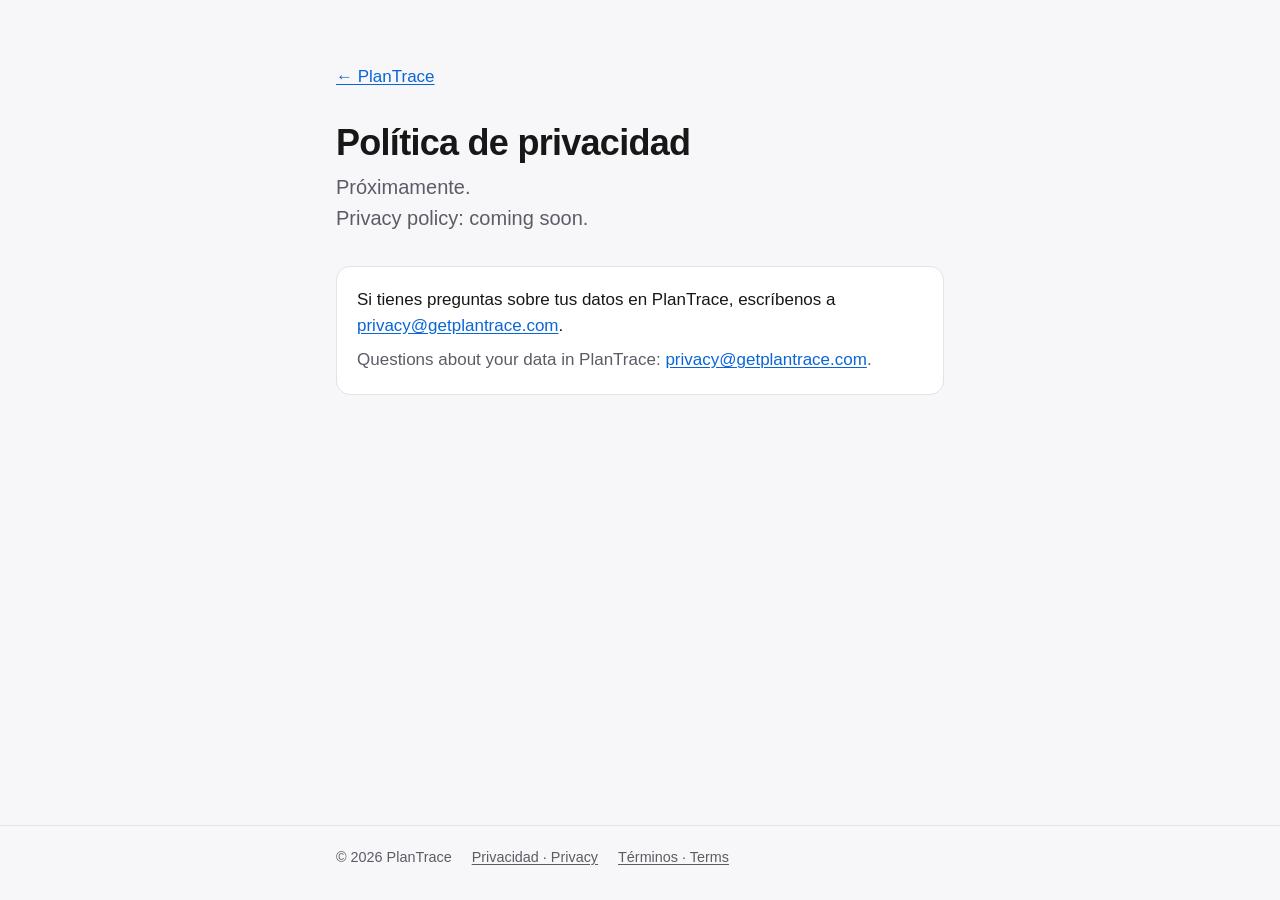
==== privacy/index.html @ e079f3be "A minimal site for the alpha: home page, and privacy and terms coming soon Static HTML for GitHub Pa" ====
<!doctype html>
<html lang="es">
<head>
  <meta charset="utf-8">
  <meta name="viewport" content="width=device-width, initial-scale=1">
  <title>Política de privacidad · PlanTrace</title>
  <meta name="robots" content="noindex">
  <link rel="icon" href="/icon.svg" type="image/svg+xml">
  <link rel="stylesheet" href="/style.css">
</head>
<body>
  <main>
    <a class="back" href="/">← PlanTrace</a>
    <h1>Política de privacidad</h1>
    <p class="lead">Próximamente.<br><span class="en" lang="en">Privacy policy: coming soon.</span></p>
    <div class="card">
      <p>Si tienes preguntas sobre tus datos en PlanTrace, escríbenos a <a href="mailto:privacy@getplantrace.com">privacy@getplantrace.com</a>.</p>
      <p class="en" lang="en">Questions about your data in PlanTrace: <a href="mailto:privacy@getplantrace.com">privacy@getplantrace.com</a>.</p>
    </div>
  </main>
  <footer>
    <div>
      <span>© 2026 PlanTrace</span>
      <a href="/privacy/">Privacidad · Privacy</a>
      <a href="/terms/">Términos · Terms</a>
    </div>
  </footer>
</body>
</html>
---- style.css ----
/* getplantrace.com: one stylesheet, system fonts only, no external requests. */
:root {
  color-scheme: light dark;
  --bg: #f7f7f9;
  --surface: #ffffff;
  --text: #171717;
  --muted: #5c5c66;
  --line: #e2e2e8;
  --link: #0a66d8;
  --mark-bg: #171717;
  --mark-fg: #f7f7f9;
}

@media (prefers-color-scheme: dark) {
  :root {
    --bg: #101010;
    --surface: #171717;
    --text: #f7f7f9;
    --muted: #a3a3ad;
    --line: #2a2a2e;
    --link: #5ea2ff;
  }
  .mark { box-shadow: inset 0 0 0 1px #2a2a2e; }
}

* { box-sizing: border-box; }

html { -webkit-text-size-adjust: 100%; }

body {
  margin: 0;
  background: var(--bg);
  color: var(--text);
  font: 17px/1.55 -apple-system, BlinkMacSystemFont, "SF Pro Text", "Segoe UI", Roboto, "Helvetica Neue", Arial, sans-serif;
  min-height: 100vh;
  display: flex;
  flex-direction: column;
}

a { color: var(--link); text-underline-offset: 2px; }

main {
  flex: 1;
  width: 100%;
  max-width: 640px;
  margin: 0 auto;
  padding: 64px 16px 48px;
}

.mark {
  width: 88px;
  height: 88px;
  border-radius: 20px;
  background: var(--mark-bg);
  display: grid;
  place-items: center;
  margin-bottom: 24px;
}

.mark svg { width: 100%; height: 100%; fill: var(--mark-fg); }

h1 {
  font-size: 2.25rem;
  line-height: 1.15;
  letter-spacing: -0.02em;
  margin: 0 0 8px;
}

h2 {
  font-size: 1.25rem;
  margin: 40px 0 8px;
}

.lead {
  font-size: 1.25rem;
  color: var(--muted);
  margin: 0 0 32px;
}

.card {
  background: var(--surface);
  border: 1px solid var(--line);
  border-radius: 14px;
  padding: 20px;
  margin: 24px 0;
}

.card p { margin: 0; }
.card p + p { margin-top: 8px; }

.en { color: var(--muted); }

.back { display: inline-block; margin-bottom: 32px; }

footer {
  border-top: 1px solid var(--line);
  color: var(--muted);
  font-size: 0.9rem;
}

footer div {
  max-width: 640px;
  margin: 0 auto;
  padding: 20px 16px 32px;
  display: flex;
  flex-wrap: wrap;
  gap: 8px 20px;
}

footer a { color: var(--muted); }
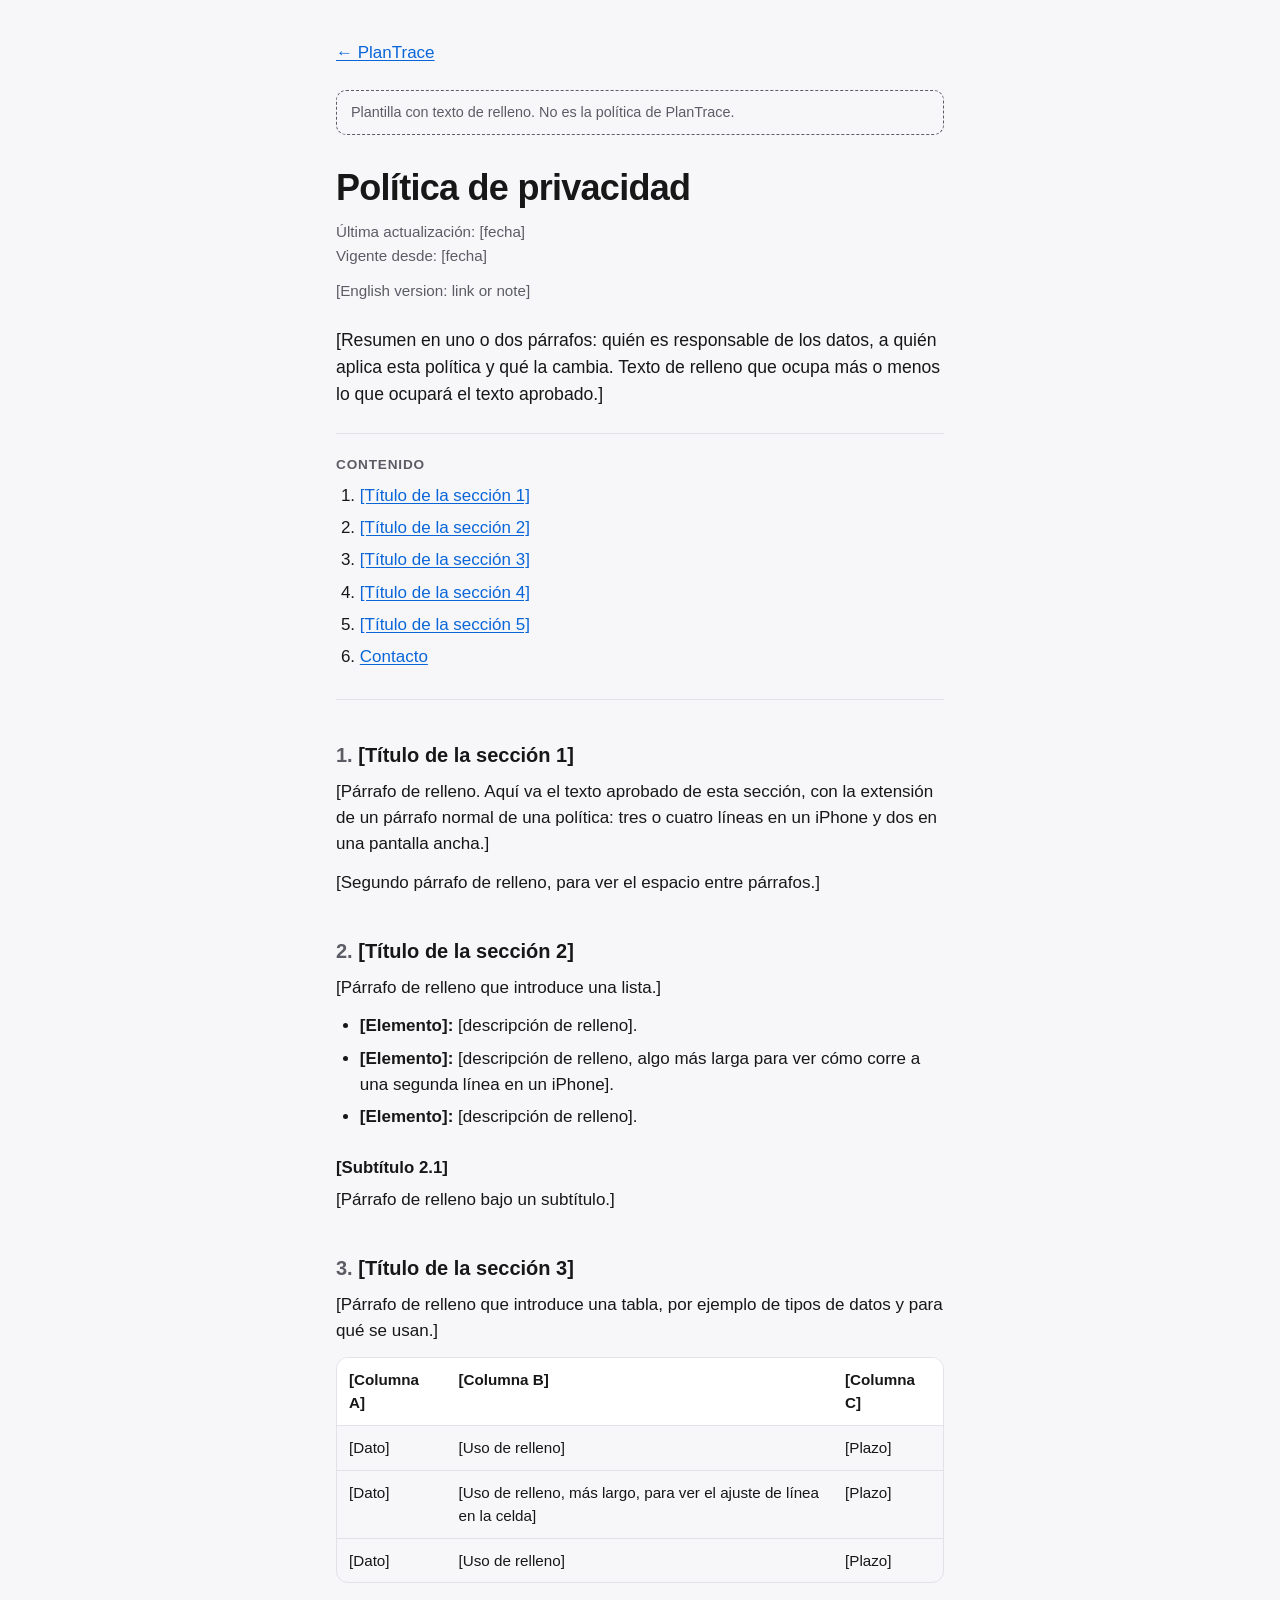
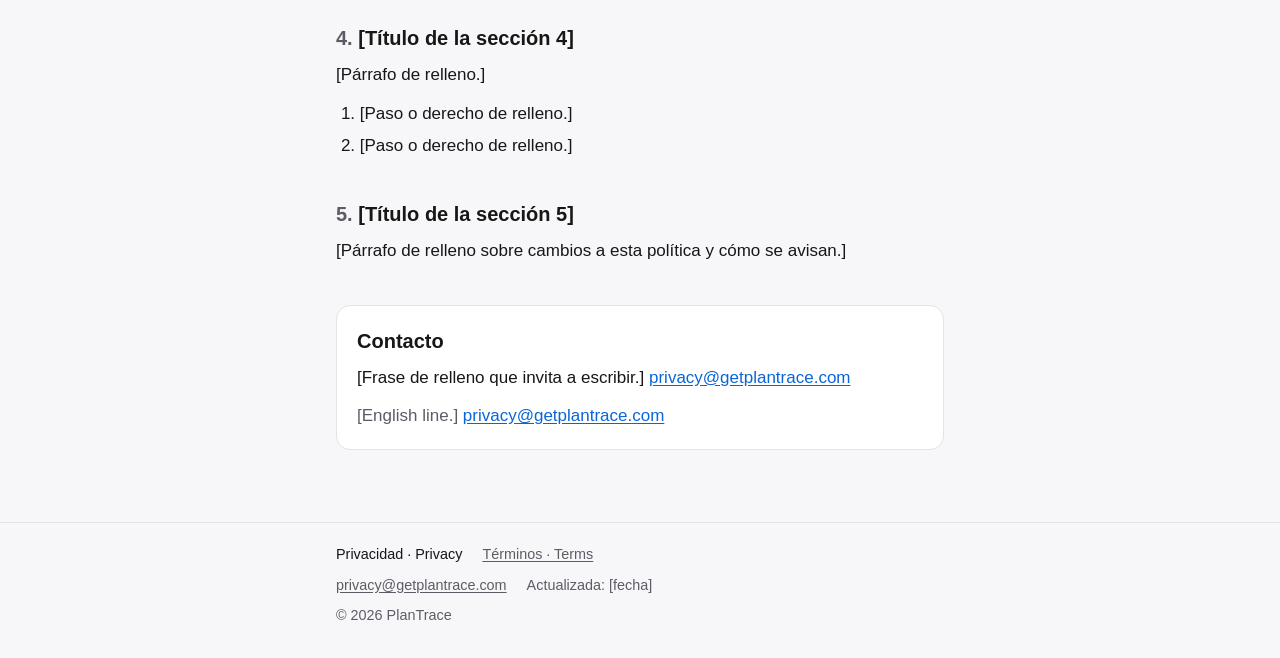
==== commit c75a765d: "Legal pages: a template for /privacy and /terms with placeholder text Header with the last-updated a" ====
--- a/privacy/index.html
+++ b/privacy/index.html
@@ -9,20 +9,101 @@
   <link rel="stylesheet" href="/style.css">
 </head>
 <body>
-  <main>
+  <!-- TEMPLATE: placeholder text only. Esteban approves the policy before this replaces «Próximamente» on main. -->
+  <main class="doc">
     <a class="back" href="/">← PlanTrace</a>
-    <h1>Política de privacidad</h1>
-    <p class="lead">Próximamente.<br><span class="en" lang="en">Privacy policy: coming soon.</span></p>
-    <div class="card">
-      <p>Si tienes preguntas sobre tus datos en PlanTrace, escríbenos a <a href="mailto:privacy@getplantrace.com">privacy@getplantrace.com</a>.</p>
-      <p class="en" lang="en">Questions about your data in PlanTrace: <a href="mailto:privacy@getplantrace.com">privacy@getplantrace.com</a>.</p>
-    </div>
+
+    <p class="draft" role="note">Plantilla con texto de relleno. No es la política de PlanTrace.</p>
+
+    <header class="doc-head">
+      <h1>Política de privacidad</h1>
+      <p class="doc-meta">
+        Última actualización: <time datetime="2026-01-01">[fecha]</time><br>
+        Vigente desde: <time datetime="2026-01-01">[fecha]</time>
+      </p>
+      <p class="doc-lang"><span class="en" lang="en">[English version: link or note]</span></p>
+    </header>
+
+    <p class="lead-doc">[Resumen en uno o dos párrafos: quién es responsable de los datos, a quién aplica esta política y qué la cambia. Texto de relleno que ocupa más o menos lo que ocupará el texto aprobado.]</p>
+
+    <nav class="toc" aria-label="Contenido">
+      <h2>Contenido</h2>
+      <ol>
+        <li><a href="#s1">[Título de la sección 1]</a></li>
+        <li><a href="#s2">[Título de la sección 2]</a></li>
+        <li><a href="#s3">[Título de la sección 3]</a></li>
+        <li><a href="#s4">[Título de la sección 4]</a></li>
+        <li><a href="#s5">[Título de la sección 5]</a></li>
+        <li><a href="#contacto">Contacto</a></li>
+      </ol>
+    </nav>
+
+    <section id="s1">
+      <h2><span class="num">1.</span> [Título de la sección 1]</h2>
+      <p>[Párrafo de relleno. Aquí va el texto aprobado de esta sección, con la extensión de un párrafo normal de una política: tres o cuatro líneas en un iPhone y dos en una pantalla ancha.]</p>
+      <p>[Segundo párrafo de relleno, para ver el espacio entre párrafos.]</p>
+    </section>
+
+    <section id="s2">
+      <h2><span class="num">2.</span> [Título de la sección 2]</h2>
+      <p>[Párrafo de relleno que introduce una lista.]</p>
+      <ul>
+        <li><strong>[Elemento]:</strong> [descripción de relleno].</li>
+        <li><strong>[Elemento]:</strong> [descripción de relleno, algo más larga para ver cómo corre a una segunda línea en un iPhone].</li>
+        <li><strong>[Elemento]:</strong> [descripción de relleno].</li>
+      </ul>
+      <h3>[Subtítulo 2.1]</h3>
+      <p>[Párrafo de relleno bajo un subtítulo.]</p>
+    </section>
+
+    <section id="s3">
+      <h2><span class="num">3.</span> [Título de la sección 3]</h2>
+      <p>[Párrafo de relleno que introduce una tabla, por ejemplo de tipos de datos y para qué se usan.]</p>
+      <div class="table-wrap">
+        <table>
+          <thead>
+            <tr><th scope="col">[Columna A]</th><th scope="col">[Columna B]</th><th scope="col">[Columna C]</th></tr>
+          </thead>
+          <tbody>
+            <tr><td>[Dato]</td><td>[Uso de relleno]</td><td>[Plazo]</td></tr>
+            <tr><td>[Dato]</td><td>[Uso de relleno, más largo, para ver el ajuste de línea en la celda]</td><td>[Plazo]</td></tr>
+            <tr><td>[Dato]</td><td>[Uso de relleno]</td><td>[Plazo]</td></tr>
+          </tbody>
+        </table>
+      </div>
+    </section>
+
+    <section id="s4">
+      <h2><span class="num">4.</span> [Título de la sección 4]</h2>
+      <p>[Párrafo de relleno.]</p>
+      <ol>
+        <li>[Paso o derecho de relleno.]</li>
+        <li>[Paso o derecho de relleno.]</li>
+      </ol>
+    </section>
+
+    <section id="s5">
+      <h2><span class="num">5.</span> [Título de la sección 5]</h2>
+      <p>[Párrafo de relleno sobre cambios a esta política y cómo se avisan.]</p>
+    </section>
+
+    <section id="contacto" class="card contact">
+      <h2>Contacto</h2>
+      <p>[Frase de relleno que invita a escribir.] <a href="mailto:privacy@getplantrace.com">privacy@getplantrace.com</a></p>
+      <p class="en" lang="en">[English line.] <a href="mailto:privacy@getplantrace.com">privacy@getplantrace.com</a></p>
+    </section>
   </main>
   <footer>
     <div>
-      <span>© 2026 PlanTrace</span>
-      <a href="/privacy/">Privacidad · Privacy</a>
-      <a href="/terms/">Términos · Terms</a>
+      <p class="foot-row">
+        <a href="/privacy/" aria-current="page">Privacidad · Privacy</a>
+        <a href="/terms/">Términos · Terms</a>
+      </p>
+      <p class="foot-row">
+        <a href="mailto:privacy@getplantrace.com">privacy@getplantrace.com</a>
+        <span>Actualizada: <time datetime="2026-01-01">[fecha]</time></span>
+      </p>
+      <p class="foot-row"><span>© 2026 PlanTrace</span></p>
     </div>
   </footer>
 </body>
--- a/style.css
+++ b/style.css
@@ -108,3 +108,102 @@
 }
 
 footer a { color: var(--muted); }
+footer a[aria-current="page"] { color: var(--text); text-decoration: none; }
+
+/* Legal documents: /privacy/ and /terms/. */
+.doc { padding-top: 40px; }
+
+.doc .back { margin-bottom: 24px; }
+
+.draft {
+  margin: 0 0 24px;
+  padding: 10px 14px;
+  border-radius: 10px;
+  border: 1px dashed var(--muted);
+  color: var(--muted);
+  font-size: 0.9rem;
+}
+
+.doc-head { margin: 32px 0 24px; }
+.doc-head h1 { font-size: clamp(1.75rem, 7.5vw, 2.25rem); margin-bottom: 12px; }
+
+.doc-meta,
+.doc-lang {
+  margin: 0;
+  color: var(--muted);
+  font-size: 0.95rem;
+}
+
+.doc-lang { margin-top: 4px; }
+
+.lead-doc { font-size: 1.1rem; margin: 0 0 8px; }
+
+.toc {
+  border-top: 1px solid var(--line);
+  border-bottom: 1px solid var(--line);
+  margin: 24px 0 8px;
+  padding: 4px 0 16px;
+}
+
+.toc h2 {
+  font-size: 0.85rem;
+  text-transform: uppercase;
+  letter-spacing: 0.06em;
+  color: var(--muted);
+  margin: 16px 0 8px;
+}
+
+.toc ol { margin: 0; padding-left: 1.4em; }
+.toc li + li { margin-top: 4px; }
+
+.doc section { scroll-margin-top: 16px; }
+
+.doc h2 .num { color: var(--muted); font-variant-numeric: tabular-nums; }
+
+h3 { font-size: 1.05rem; margin: 24px 0 6px; }
+
+.doc p { margin: 0 0 12px; }
+.doc ul,
+.doc ol { padding-left: 1.4em; margin: 0 0 12px; }
+.doc li + li { margin-top: 6px; }
+
+.table-wrap {
+  overflow-x: auto;
+  margin: 0 0 12px;
+  border: 1px solid var(--line);
+  border-radius: 12px;
+}
+
+table {
+  width: 100%;
+  border-collapse: collapse;
+  font-size: 0.95rem;
+}
+
+th, td {
+  text-align: left;
+  vertical-align: top;
+  padding: 10px 12px;
+  border-bottom: 1px solid var(--line);
+}
+
+th { background: var(--surface); font-weight: 600; }
+tbody tr:last-child td { border-bottom: 0; }
+
+.contact { margin-top: 40px; }
+.contact h2 { margin-top: 0; }
+.doc .contact p:last-child { margin-bottom: 0; }
+
+.foot-row {
+  flex-basis: 100%;
+  display: flex;
+  flex-wrap: wrap;
+  gap: 8px 20px;
+  margin: 0;
+}
+
+@media print {
+  .back, .draft, .toc, footer { display: none; }
+  body { background: #fff; color: #000; }
+  a { color: inherit; }
+}
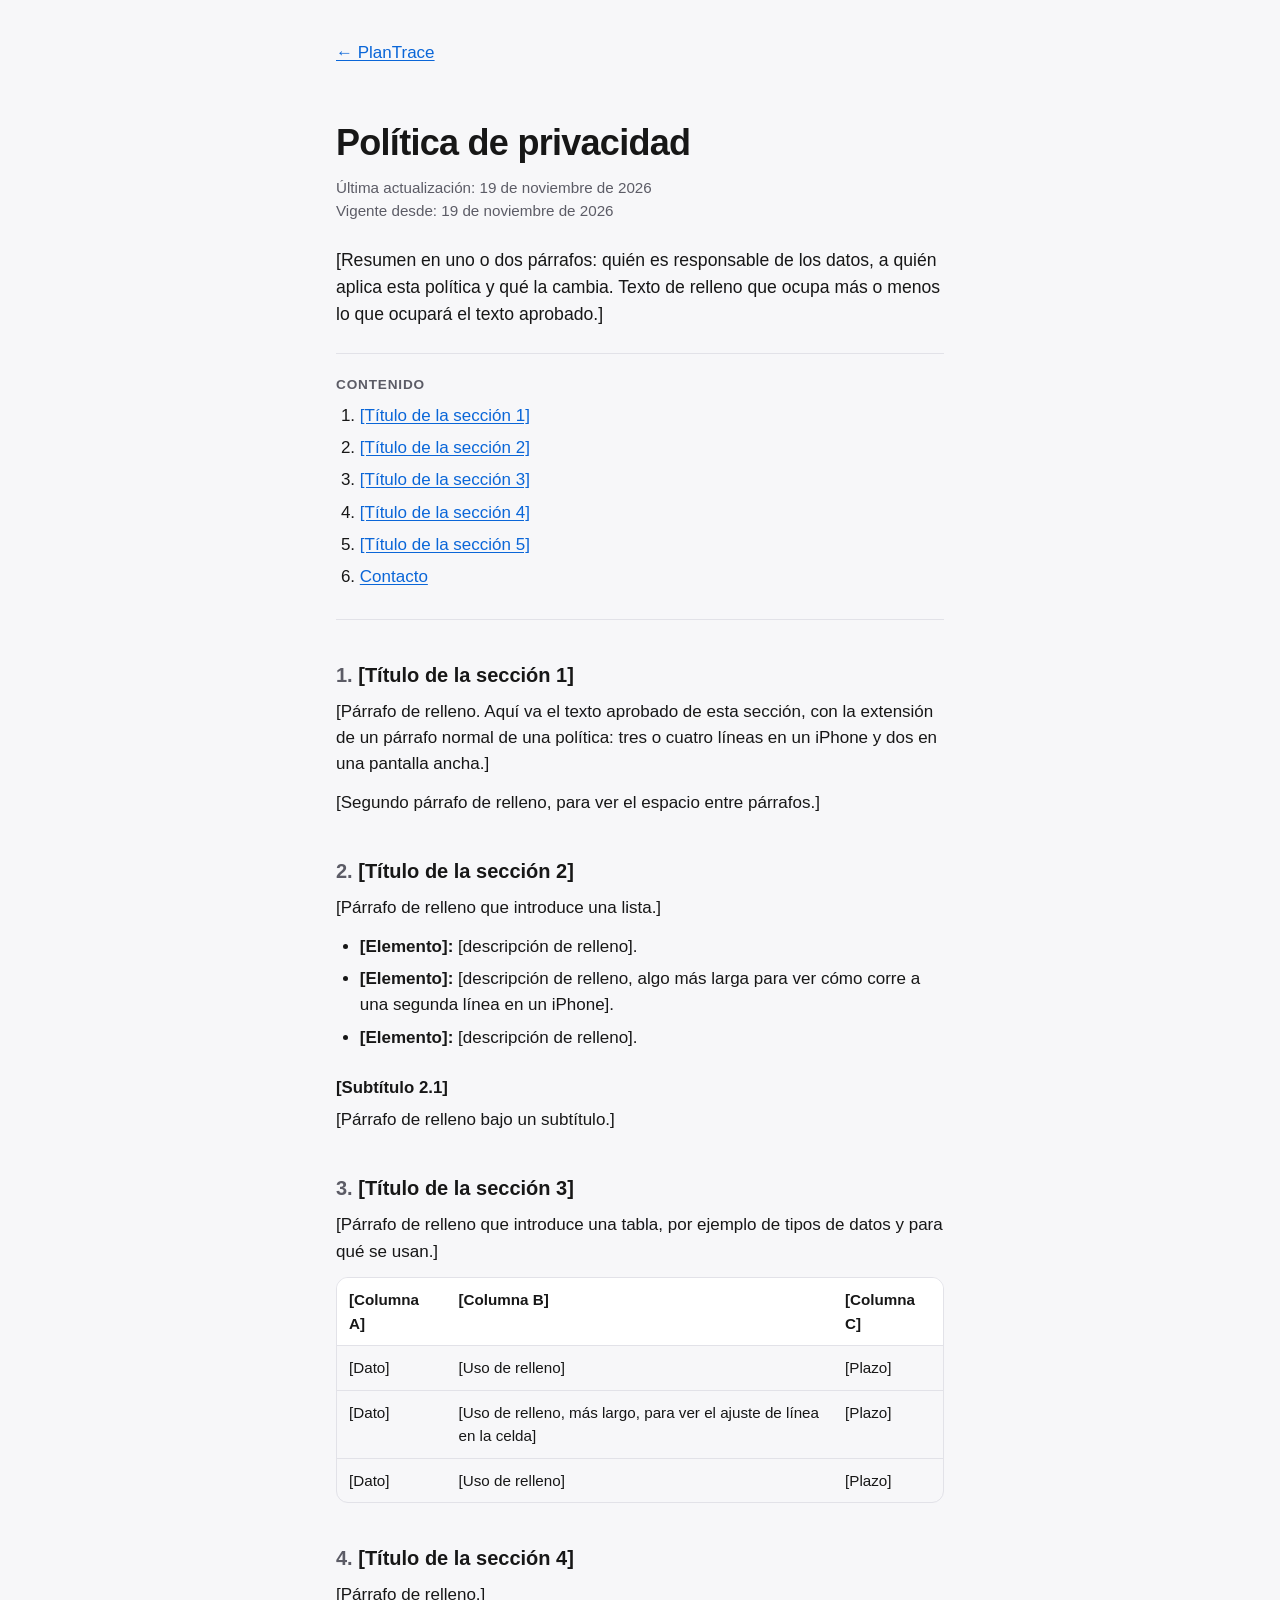
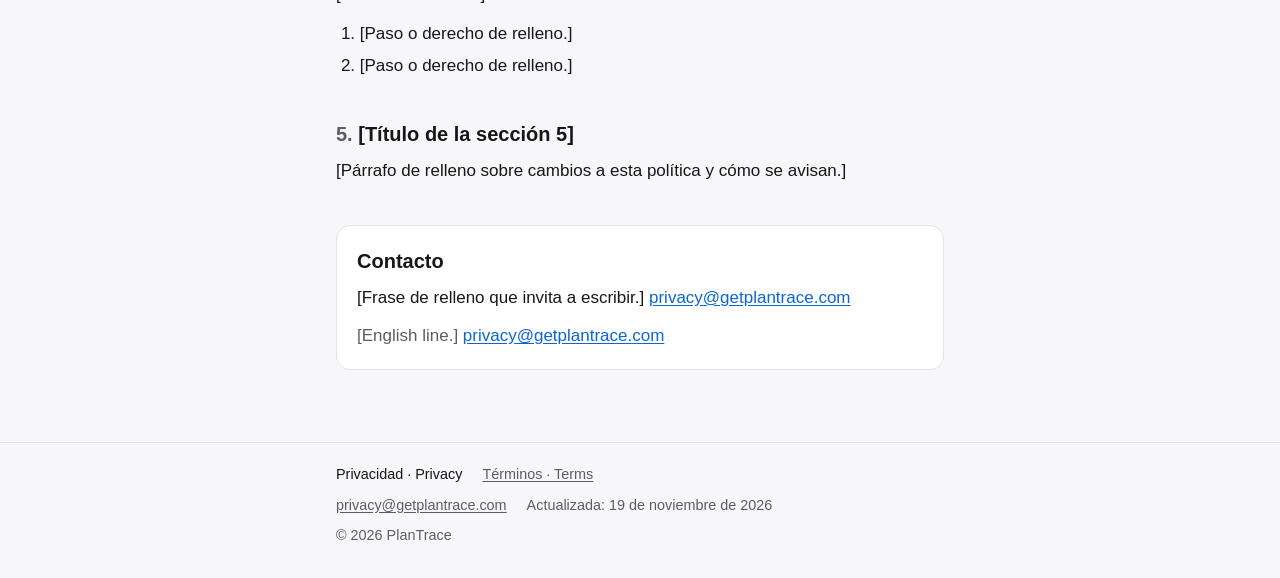
==== commit 7af5eadd: "Legal pages: drop the draft note and noindex, hide the English slot, date 19 Nov 2026 Co-Authored-By" ====
--- a/privacy/index.html
+++ b/privacy/index.html
@@ -4,7 +4,6 @@
   <meta charset="utf-8">
   <meta name="viewport" content="width=device-width, initial-scale=1">
   <title>Política de privacidad · PlanTrace</title>
-  <meta name="robots" content="noindex">
   <link rel="icon" href="/icon.svg" type="image/svg+xml">
   <link rel="stylesheet" href="/style.css">
 </head>
@@ -13,15 +12,13 @@
   <main class="doc">
     <a class="back" href="/">← PlanTrace</a>
 
-    <p class="draft" role="note">Plantilla con texto de relleno. No es la política de PlanTrace.</p>
 
     <header class="doc-head">
       <h1>Política de privacidad</h1>
       <p class="doc-meta">
-        Última actualización: <time datetime="2026-01-01">[fecha]</time><br>
-        Vigente desde: <time datetime="2026-01-01">[fecha]</time>
+        Última actualización: <time datetime="2026-11-19">19 de noviembre de 2026</time><br>
+        Vigente desde: <time datetime="2026-11-19">19 de noviembre de 2026</time>
       </p>
-      <p class="doc-lang"><span class="en" lang="en">[English version: link or note]</span></p>
     </header>
 
     <p class="lead-doc">[Resumen en uno o dos párrafos: quién es responsable de los datos, a quién aplica esta política y qué la cambia. Texto de relleno que ocupa más o menos lo que ocupará el texto aprobado.]</p>
@@ -101,7 +98,7 @@
       </p>
       <p class="foot-row">
         <a href="mailto:privacy@getplantrace.com">privacy@getplantrace.com</a>
-        <span>Actualizada: <time datetime="2026-01-01">[fecha]</time></span>
+        <span>Actualizada: <time datetime="2026-11-19">19 de noviembre de 2026</time></span>
       </p>
       <p class="foot-row"><span>© 2026 PlanTrace</span></p>
     </div>
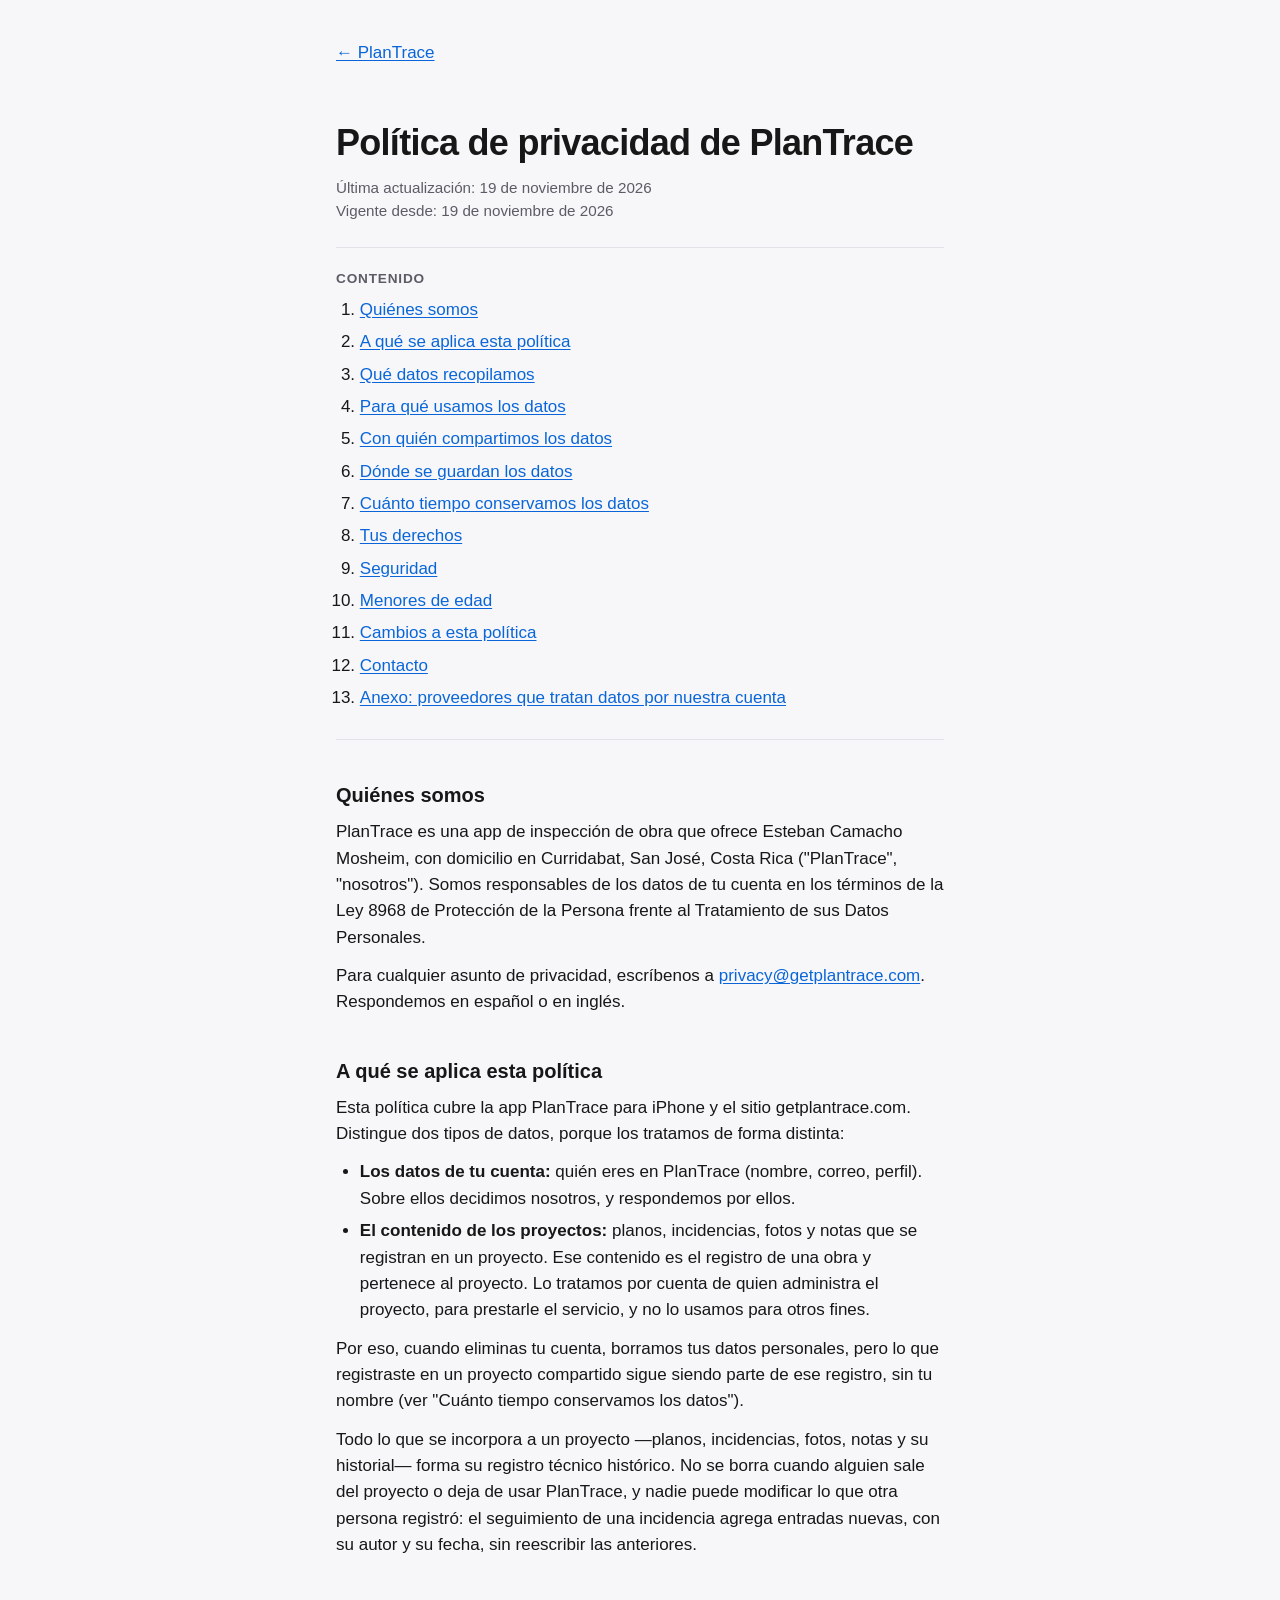
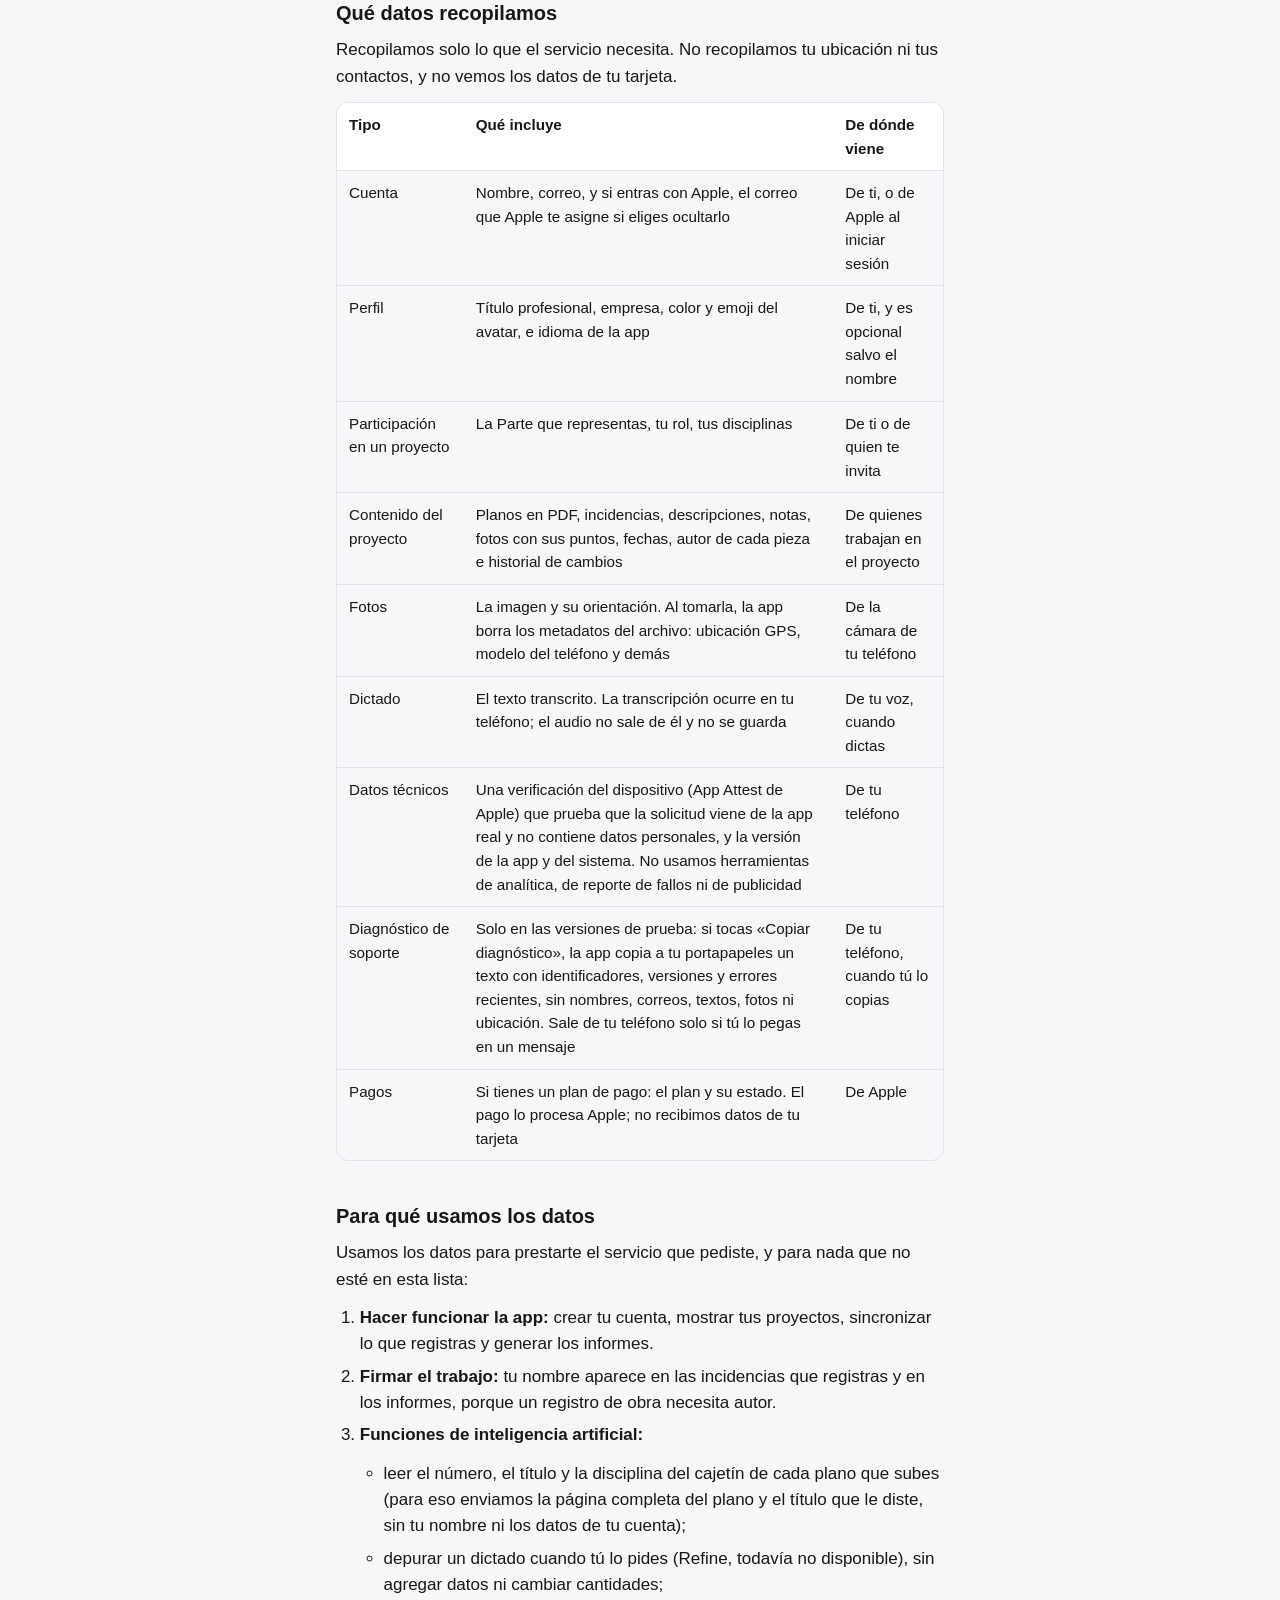
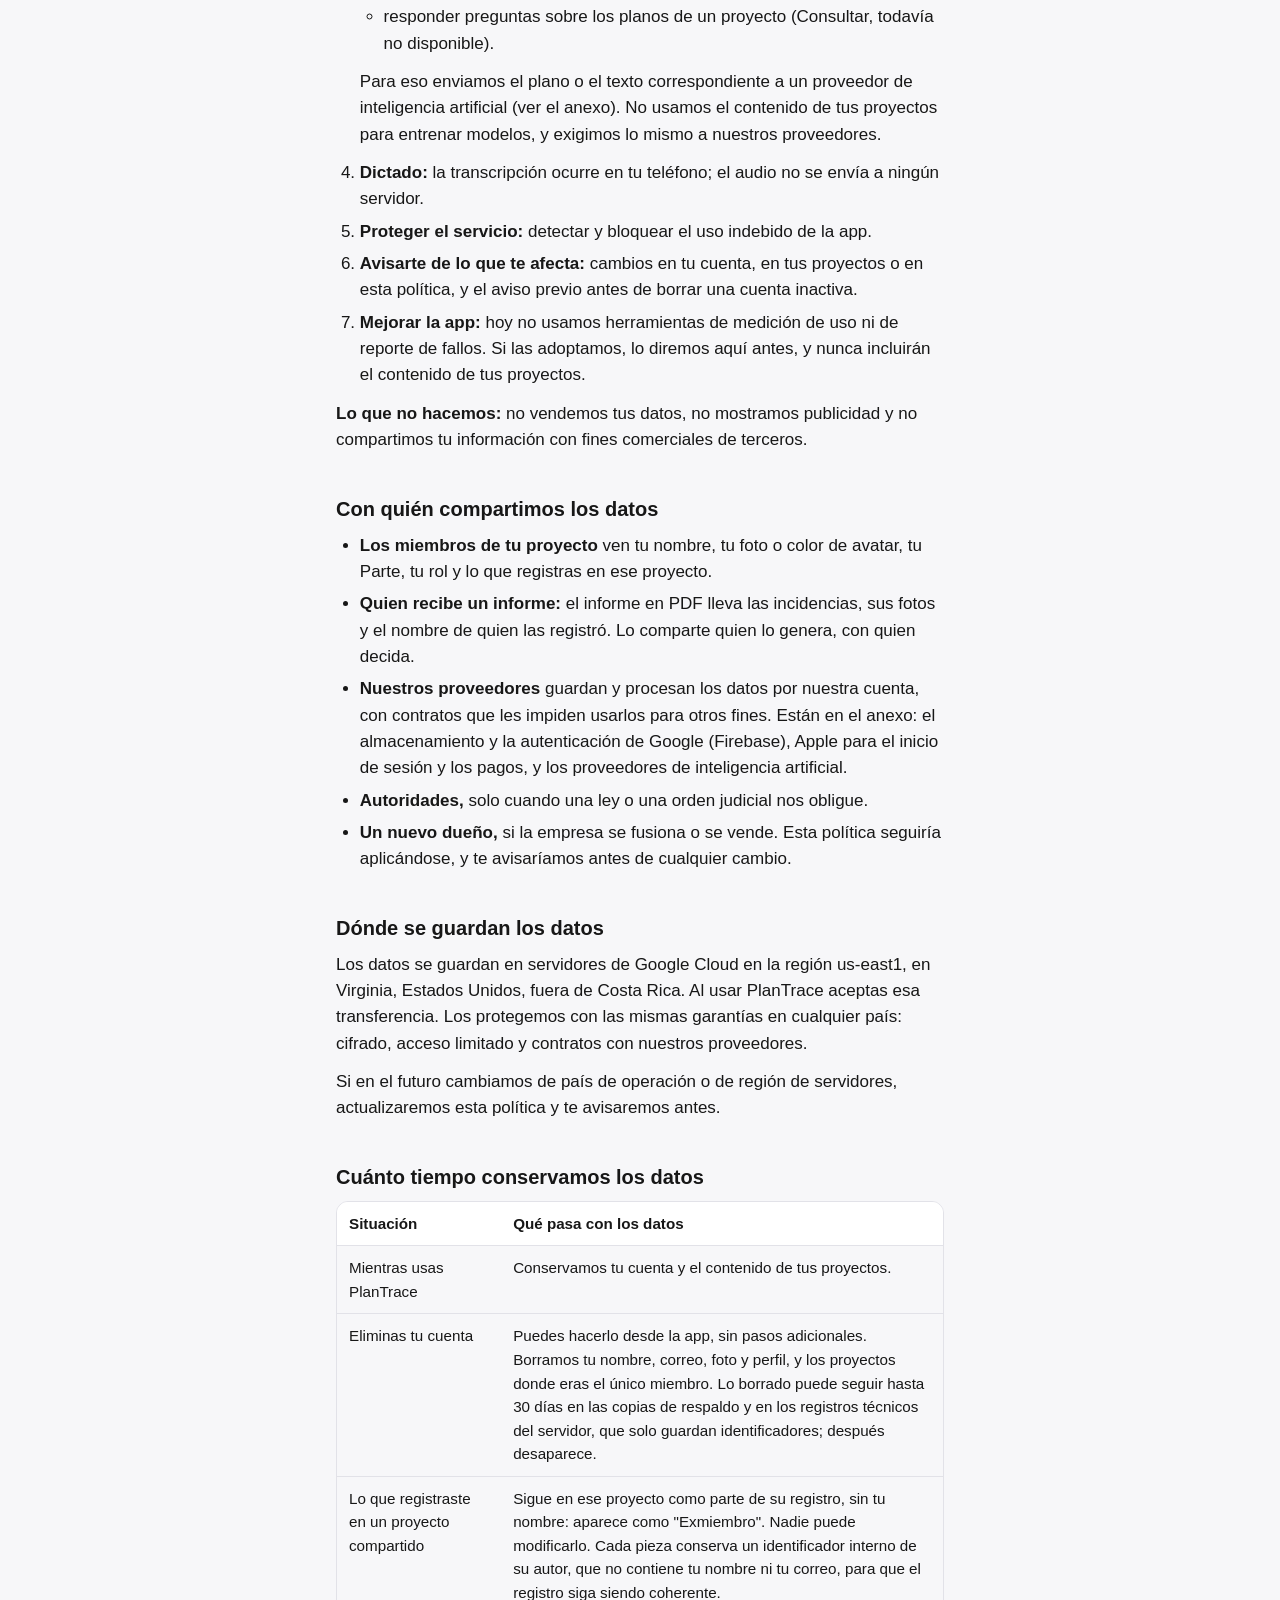
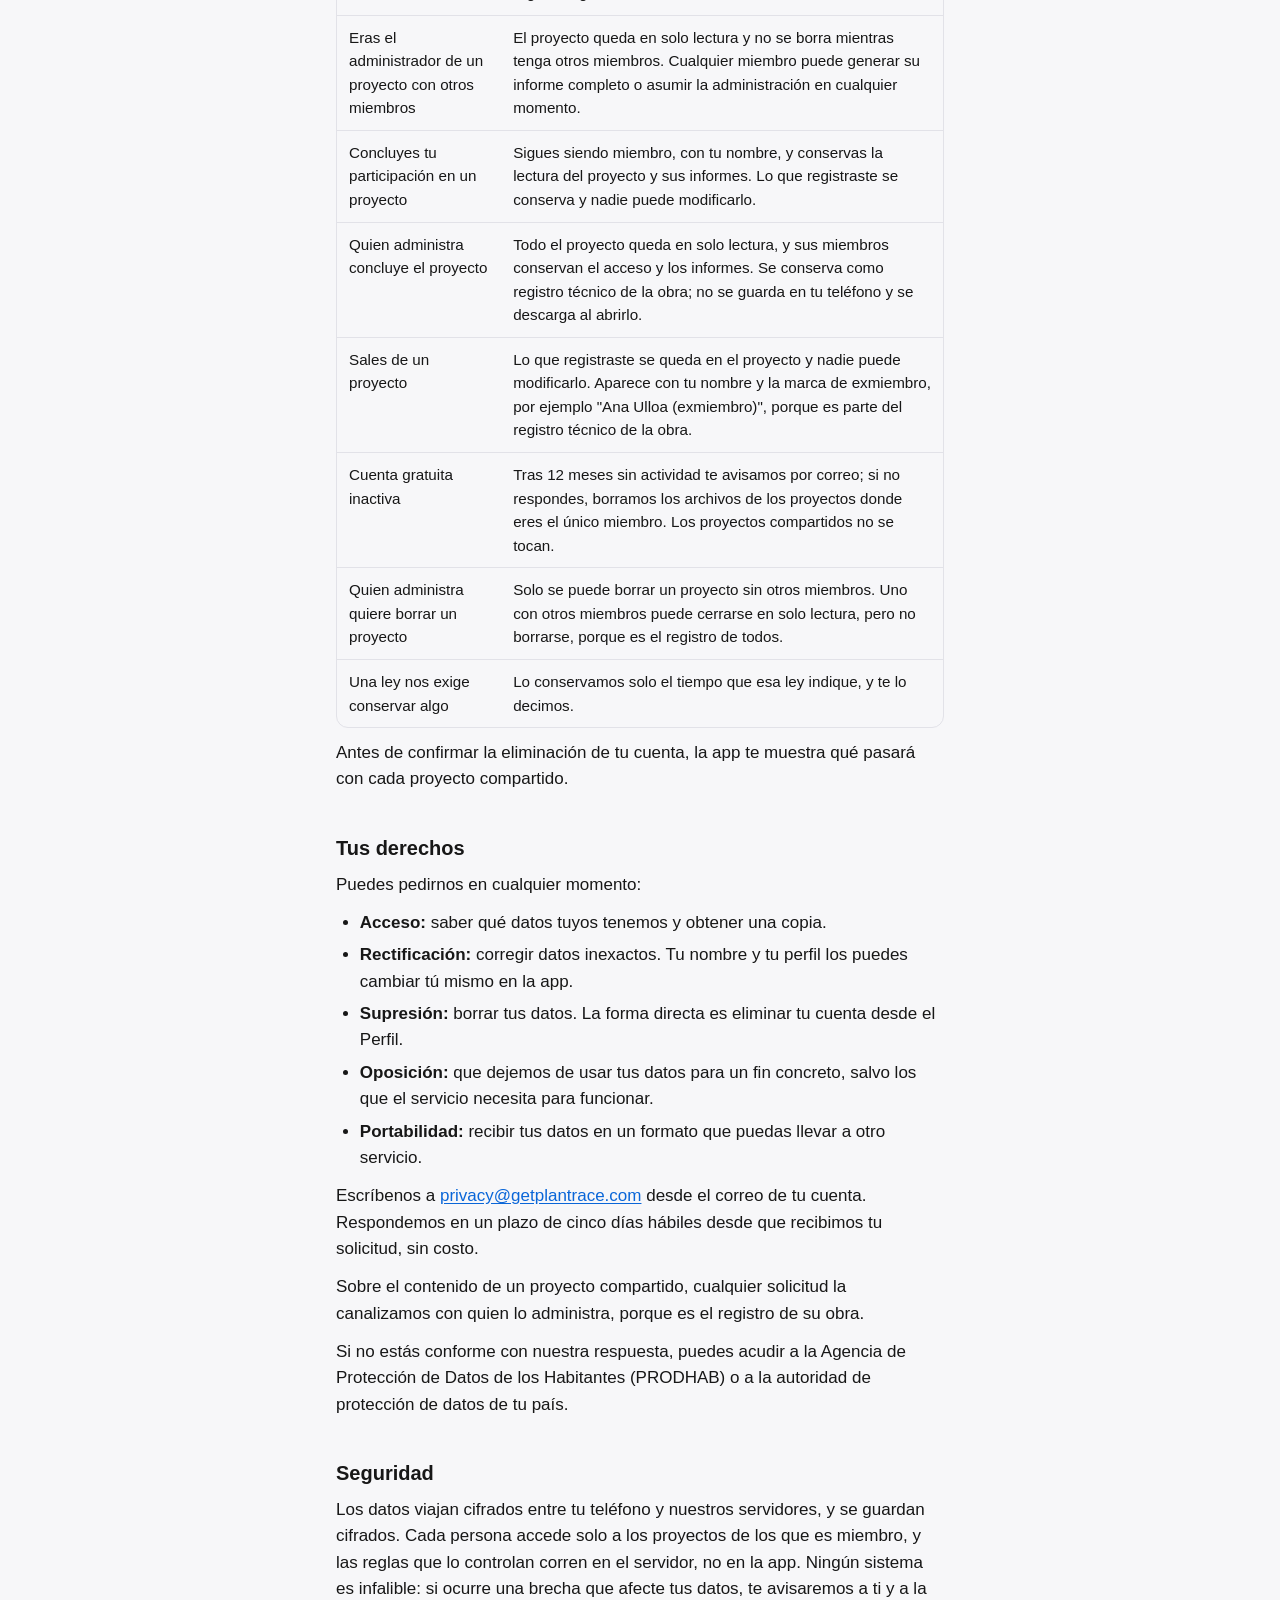
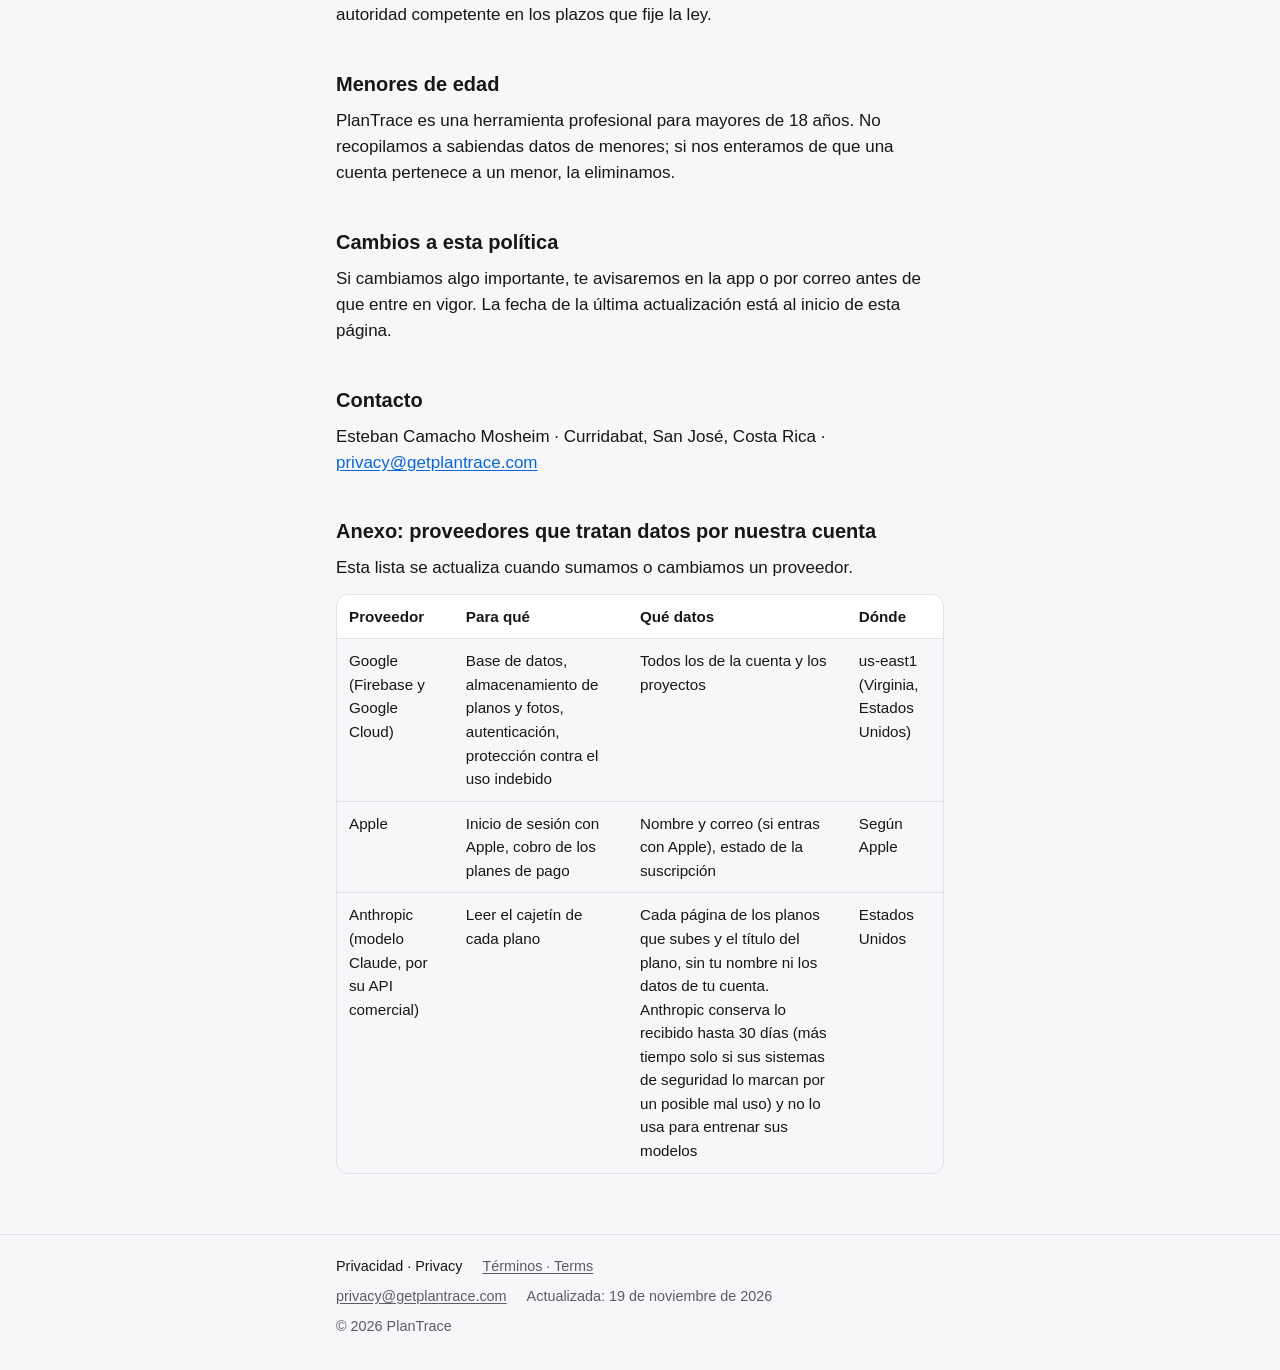
==== commit 843903df: "Merge legal-template: publish /privacy and /terms Co-Authored-By: Claude Opus 5.5 <noreply@anthropic" ====
--- a/privacy/index.html
+++ b/privacy/index.html
@@ -8,86 +8,178 @@
   <link rel="stylesheet" href="/style.css">
 </head>
 <body>
-  <!-- TEMPLATE: placeholder text only. Esteban approves the policy before this replaces «Próximamente» on main. -->
   <main class="doc">
     <a class="back" href="/">← PlanTrace</a>
 
-
     <header class="doc-head">
-      <h1>Política de privacidad</h1>
+      <h1>Política de privacidad de PlanTrace</h1>
       <p class="doc-meta">
         Última actualización: <time datetime="2026-11-19">19 de noviembre de 2026</time><br>
         Vigente desde: <time datetime="2026-11-19">19 de noviembre de 2026</time>
       </p>
     </header>
 
-    <p class="lead-doc">[Resumen en uno o dos párrafos: quién es responsable de los datos, a quién aplica esta política y qué la cambia. Texto de relleno que ocupa más o menos lo que ocupará el texto aprobado.]</p>
-
     <nav class="toc" aria-label="Contenido">
       <h2>Contenido</h2>
       <ol>
-        <li><a href="#s1">[Título de la sección 1]</a></li>
-        <li><a href="#s2">[Título de la sección 2]</a></li>
-        <li><a href="#s3">[Título de la sección 3]</a></li>
-        <li><a href="#s4">[Título de la sección 4]</a></li>
-        <li><a href="#s5">[Título de la sección 5]</a></li>
+        <li><a href="#quienes-somos">Quiénes somos</a></li>
+        <li><a href="#a-que-se-aplica-esta-politica">A qué se aplica esta política</a></li>
+        <li><a href="#que-datos-recopilamos">Qué datos recopilamos</a></li>
+        <li><a href="#para-que-usamos-los-datos">Para qué usamos los datos</a></li>
+        <li><a href="#con-quien-compartimos-los-datos">Con quién compartimos los datos</a></li>
+        <li><a href="#donde-se-guardan-los-datos">Dónde se guardan los datos</a></li>
+        <li><a href="#cuanto-tiempo-conservamos-los-datos">Cuánto tiempo conservamos los datos</a></li>
+        <li><a href="#tus-derechos">Tus derechos</a></li>
+        <li><a href="#seguridad">Seguridad</a></li>
+        <li><a href="#menores-de-edad">Menores de edad</a></li>
+        <li><a href="#cambios-a-esta-politica">Cambios a esta política</a></li>
         <li><a href="#contacto">Contacto</a></li>
+        <li><a href="#anexo-proveedores-que-tratan-datos-por-nuestra-cuenta">Anexo: proveedores que tratan datos por nuestra cuenta</a></li>
       </ol>
     </nav>
 
-    <section id="s1">
-      <h2><span class="num">1.</span> [Título de la sección 1]</h2>
-      <p>[Párrafo de relleno. Aquí va el texto aprobado de esta sección, con la extensión de un párrafo normal de una política: tres o cuatro líneas en un iPhone y dos en una pantalla ancha.]</p>
-      <p>[Segundo párrafo de relleno, para ver el espacio entre párrafos.]</p>
+    <section id="quienes-somos">
+      <h2>Quiénes somos</h2>
+      <p>PlanTrace es una app de inspección de obra que ofrece Esteban Camacho Mosheim, con domicilio en Curridabat, San José, Costa Rica ("PlanTrace", "nosotros"). Somos responsables de los datos de tu cuenta en los términos de la Ley 8968 de Protección de la Persona frente al Tratamiento de sus Datos Personales.</p>
+      <p>Para cualquier asunto de privacidad, escríbenos a <a href="mailto:privacy@getplantrace.com">privacy@getplantrace.com</a>. Respondemos en español o en inglés.</p>
     </section>
-
-    <section id="s2">
-      <h2><span class="num">2.</span> [Título de la sección 2]</h2>
-      <p>[Párrafo de relleno que introduce una lista.]</p>
+    <section id="a-que-se-aplica-esta-politica">
+      <h2>A qué se aplica esta política</h2>
+      <p>Esta política cubre la app PlanTrace para iPhone y el sitio getplantrace.com. Distingue dos tipos de datos, porque los tratamos de forma distinta:</p>
       <ul>
-        <li><strong>[Elemento]:</strong> [descripción de relleno].</li>
-        <li><strong>[Elemento]:</strong> [descripción de relleno, algo más larga para ver cómo corre a una segunda línea en un iPhone].</li>
-        <li><strong>[Elemento]:</strong> [descripción de relleno].</li>
+        <li><strong>Los datos de tu cuenta:</strong> quién eres en PlanTrace (nombre, correo, perfil). Sobre ellos decidimos nosotros, y respondemos por ellos.</li>
+        <li><strong>El contenido de los proyectos:</strong> planos, incidencias, fotos y notas que se registran en un proyecto. Ese contenido es el registro de una obra y pertenece al proyecto. Lo tratamos por cuenta de quien administra el proyecto, para prestarle el servicio, y no lo usamos para otros fines.</li>
       </ul>
-      <h3>[Subtítulo 2.1]</h3>
-      <p>[Párrafo de relleno bajo un subtítulo.]</p>
+      <p>Por eso, cuando eliminas tu cuenta, borramos tus datos personales, pero lo que registraste en un proyecto compartido sigue siendo parte de ese registro, sin tu nombre (ver "Cuánto tiempo conservamos los datos").</p>
+      <p>Todo lo que se incorpora a un proyecto —planos, incidencias, fotos, notas y su historial— forma su registro técnico histórico. No se borra cuando alguien sale del proyecto o deja de usar PlanTrace, y nadie puede modificar lo que otra persona registró: el seguimiento de una incidencia agrega entradas nuevas, con su autor y su fecha, sin reescribir las anteriores.</p>
     </section>
-
-    <section id="s3">
-      <h2><span class="num">3.</span> [Título de la sección 3]</h2>
-      <p>[Párrafo de relleno que introduce una tabla, por ejemplo de tipos de datos y para qué se usan.]</p>
+    <section id="que-datos-recopilamos">
+      <h2>Qué datos recopilamos</h2>
+      <p>Recopilamos solo lo que el servicio necesita. No recopilamos tu ubicación ni tus contactos, y no vemos los datos de tu tarjeta.</p>
       <div class="table-wrap">
         <table>
           <thead>
-            <tr><th scope="col">[Columna A]</th><th scope="col">[Columna B]</th><th scope="col">[Columna C]</th></tr>
+            <tr><th scope="col">Tipo</th><th scope="col">Qué incluye</th><th scope="col">De dónde viene</th></tr>
           </thead>
           <tbody>
-            <tr><td>[Dato]</td><td>[Uso de relleno]</td><td>[Plazo]</td></tr>
-            <tr><td>[Dato]</td><td>[Uso de relleno, más largo, para ver el ajuste de línea en la celda]</td><td>[Plazo]</td></tr>
-            <tr><td>[Dato]</td><td>[Uso de relleno]</td><td>[Plazo]</td></tr>
+            <tr><td>Cuenta</td><td>Nombre, correo, y si entras con Apple, el correo que Apple te asigne si eliges ocultarlo</td><td>De ti, o de Apple al iniciar sesión</td></tr>
+            <tr><td>Perfil</td><td>Título profesional, empresa, color y emoji del avatar, e idioma de la app</td><td>De ti, y es opcional salvo el nombre</td></tr>
+            <tr><td>Participación en un proyecto</td><td>La Parte que representas, tu rol, tus disciplinas</td><td>De ti o de quien te invita</td></tr>
+            <tr><td>Contenido del proyecto</td><td>Planos en PDF, incidencias, descripciones, notas, fotos con sus puntos, fechas, autor de cada pieza e historial de cambios</td><td>De quienes trabajan en el proyecto</td></tr>
+            <tr><td>Fotos</td><td>La imagen y su orientación. Al tomarla, la app borra los metadatos del archivo: ubicación GPS, modelo del teléfono y demás</td><td>De la cámara de tu teléfono</td></tr>
+            <tr><td>Dictado</td><td>El texto transcrito. La transcripción ocurre en tu teléfono; el audio no sale de él y no se guarda</td><td>De tu voz, cuando dictas</td></tr>
+            <tr><td>Datos técnicos</td><td>Una verificación del dispositivo (App Attest de Apple) que prueba que la solicitud viene de la app real y no contiene datos personales, y la versión de la app y del sistema. No usamos herramientas de analítica, de reporte de fallos ni de publicidad</td><td>De tu teléfono</td></tr>
+            <tr><td>Diagnóstico de soporte</td><td>Solo en las versiones de prueba: si tocas «Copiar diagnóstico», la app copia a tu portapapeles un texto con identificadores, versiones y errores recientes, sin nombres, correos, textos, fotos ni ubicación. Sale de tu teléfono solo si tú lo pegas en un mensaje</td><td>De tu teléfono, cuando tú lo copias</td></tr>
+            <tr><td>Pagos</td><td>Si tienes un plan de pago: el plan y su estado. El pago lo procesa Apple; no recibimos datos de tu tarjeta</td><td>De Apple</td></tr>
           </tbody>
         </table>
       </div>
     </section>
-
-    <section id="s4">
-      <h2><span class="num">4.</span> [Título de la sección 4]</h2>
-      <p>[Párrafo de relleno.]</p>
+    <section id="para-que-usamos-los-datos">
+      <h2>Para qué usamos los datos</h2>
+      <p>Usamos los datos para prestarte el servicio que pediste, y para nada que no esté en esta lista:</p>
       <ol>
-        <li>[Paso o derecho de relleno.]</li>
-        <li>[Paso o derecho de relleno.]</li>
+        <li><strong>Hacer funcionar la app:</strong> crear tu cuenta, mostrar tus proyectos, sincronizar lo que registras y generar los informes.</li>
+        <li><strong>Firmar el trabajo:</strong> tu nombre aparece en las incidencias que registras y en los informes, porque un registro de obra necesita autor.</li>
+        <li>
+          <p><strong>Funciones de inteligencia artificial:</strong></p>
+          <ul>
+            <li>leer el número, el título y la disciplina del cajetín de cada plano que subes (para eso enviamos la página completa del plano y el título que le diste, sin tu nombre ni los datos de tu cuenta);</li>
+            <li>depurar un dictado cuando tú lo pides (Refine, todavía no disponible), sin agregar datos ni cambiar cantidades;</li>
+            <li>responder preguntas sobre los planos de un proyecto (Consultar, todavía no disponible).</li>
+          </ul>
+          <p>Para eso enviamos el plano o el texto correspondiente a un proveedor de inteligencia artificial (ver el anexo). No usamos el contenido de tus proyectos para entrenar modelos, y exigimos lo mismo a nuestros proveedores.</p>
+        </li>
+        <li><strong>Dictado:</strong> la transcripción ocurre en tu teléfono; el audio no se envía a ningún servidor.</li>
+        <li><strong>Proteger el servicio:</strong> detectar y bloquear el uso indebido de la app.</li>
+        <li><strong>Avisarte de lo que te afecta:</strong> cambios en tu cuenta, en tus proyectos o en esta política, y el aviso previo antes de borrar una cuenta inactiva.</li>
+        <li><strong>Mejorar la app:</strong> hoy no usamos herramientas de medición de uso ni de reporte de fallos. Si las adoptamos, lo diremos aquí antes, y nunca incluirán el contenido de tus proyectos.</li>
       </ol>
+      <p><strong>Lo que no hacemos:</strong> no vendemos tus datos, no mostramos publicidad y no compartimos tu información con fines comerciales de terceros.</p>
     </section>
-
-    <section id="s5">
-      <h2><span class="num">5.</span> [Título de la sección 5]</h2>
-      <p>[Párrafo de relleno sobre cambios a esta política y cómo se avisan.]</p>
+    <section id="con-quien-compartimos-los-datos">
+      <h2>Con quién compartimos los datos</h2>
+      <ul>
+        <li><strong>Los miembros de tu proyecto</strong> ven tu nombre, tu foto o color de avatar, tu Parte, tu rol y lo que registras en ese proyecto.</li>
+        <li><strong>Quien recibe un informe:</strong> el informe en PDF lleva las incidencias, sus fotos y el nombre de quien las registró. Lo comparte quien lo genera, con quien decida.</li>
+        <li><strong>Nuestros proveedores</strong> guardan y procesan los datos por nuestra cuenta, con contratos que les impiden usarlos para otros fines. Están en el anexo: el almacenamiento y la autenticación de Google (Firebase), Apple para el inicio de sesión y los pagos, y los proveedores de inteligencia artificial.</li>
+        <li><strong>Autoridades,</strong> solo cuando una ley o una orden judicial nos obligue.</li>
+        <li><strong>Un nuevo dueño,</strong> si la empresa se fusiona o se vende. Esta política seguiría aplicándose, y te avisaríamos antes de cualquier cambio.</li>
+      </ul>
     </section>
-
-    <section id="contacto" class="card contact">
+    <section id="donde-se-guardan-los-datos">
+      <h2>Dónde se guardan los datos</h2>
+      <p>Los datos se guardan en servidores de Google Cloud en la región us-east1, en Virginia, Estados Unidos, fuera de Costa Rica. Al usar PlanTrace aceptas esa transferencia. Los protegemos con las mismas garantías en cualquier país: cifrado, acceso limitado y contratos con nuestros proveedores.</p>
+      <p>Si en el futuro cambiamos de país de operación o de región de servidores, actualizaremos esta política y te avisaremos antes.</p>
+    </section>
+    <section id="cuanto-tiempo-conservamos-los-datos">
+      <h2>Cuánto tiempo conservamos los datos</h2>
+      <div class="table-wrap">
+        <table>
+          <thead>
+            <tr><th scope="col">Situación</th><th scope="col">Qué pasa con los datos</th></tr>
+          </thead>
+          <tbody>
+            <tr><td>Mientras usas PlanTrace</td><td>Conservamos tu cuenta y el contenido de tus proyectos.</td></tr>
+            <tr><td>Eliminas tu cuenta</td><td>Puedes hacerlo desde la app, sin pasos adicionales. Borramos tu nombre, correo, foto y perfil, y los proyectos donde eras el único miembro. Lo borrado puede seguir hasta 30 días en las copias de respaldo y en los registros técnicos del servidor, que solo guardan identificadores; después desaparece.</td></tr>
+            <tr><td>Lo que registraste en un proyecto compartido</td><td>Sigue en ese proyecto como parte de su registro, sin tu nombre: aparece como "Exmiembro". Nadie puede modificarlo. Cada pieza conserva un identificador interno de su autor, que no contiene tu nombre ni tu correo, para que el registro siga siendo coherente.</td></tr>
+            <tr><td>Eras el administrador de un proyecto con otros miembros</td><td>El proyecto queda en solo lectura y no se borra mientras tenga otros miembros. Cualquier miembro puede generar su informe completo o asumir la administración en cualquier momento.</td></tr>
+            <tr><td>Concluyes tu participación en un proyecto</td><td>Sigues siendo miembro, con tu nombre, y conservas la lectura del proyecto y sus informes. Lo que registraste se conserva y nadie puede modificarlo.</td></tr>
+            <tr><td>Quien administra concluye el proyecto</td><td>Todo el proyecto queda en solo lectura, y sus miembros conservan el acceso y los informes. Se conserva como registro técnico de la obra; no se guarda en tu teléfono y se descarga al abrirlo.</td></tr>
+            <tr><td>Sales de un proyecto</td><td>Lo que registraste se queda en el proyecto y nadie puede modificarlo. Aparece con tu nombre y la marca de exmiembro, por ejemplo "Ana Ulloa (exmiembro)", porque es parte del registro técnico de la obra.</td></tr>
+            <tr><td>Cuenta gratuita inactiva</td><td>Tras 12 meses sin actividad te avisamos por correo; si no respondes, borramos los archivos de los proyectos donde eres el único miembro. Los proyectos compartidos no se tocan.</td></tr>
+            <tr><td>Quien administra quiere borrar un proyecto</td><td>Solo se puede borrar un proyecto sin otros miembros. Uno con otros miembros puede cerrarse en solo lectura, pero no borrarse, porque es el registro de todos.</td></tr>
+            <tr><td>Una ley nos exige conservar algo</td><td>Lo conservamos solo el tiempo que esa ley indique, y te lo decimos.</td></tr>
+          </tbody>
+        </table>
+      </div>
+      <p>Antes de confirmar la eliminación de tu cuenta, la app te muestra qué pasará con cada proyecto compartido.</p>
+    </section>
+    <section id="tus-derechos">
+      <h2>Tus derechos</h2>
+      <p>Puedes pedirnos en cualquier momento:</p>
+      <ul>
+        <li><strong>Acceso:</strong> saber qué datos tuyos tenemos y obtener una copia.</li>
+        <li><strong>Rectificación:</strong> corregir datos inexactos. Tu nombre y tu perfil los puedes cambiar tú mismo en la app.</li>
+        <li><strong>Supresión:</strong> borrar tus datos. La forma directa es eliminar tu cuenta desde el Perfil.</li>
+        <li><strong>Oposición:</strong> que dejemos de usar tus datos para un fin concreto, salvo los que el servicio necesita para funcionar.</li>
+        <li><strong>Portabilidad:</strong> recibir tus datos en un formato que puedas llevar a otro servicio.</li>
+      </ul>
+      <p>Escríbenos a <a href="mailto:privacy@getplantrace.com">privacy@getplantrace.com</a> desde el correo de tu cuenta. Respondemos en un plazo de cinco días hábiles desde que recibimos tu solicitud, sin costo.</p>
+      <p>Sobre el contenido de un proyecto compartido, cualquier solicitud la canalizamos con quien lo administra, porque es el registro de su obra.</p>
+      <p>Si no estás conforme con nuestra respuesta, puedes acudir a la Agencia de Protección de Datos de los Habitantes (PRODHAB) o a la autoridad de protección de datos de tu país.</p>
+    </section>
+    <section id="seguridad">
+      <h2>Seguridad</h2>
+      <p>Los datos viajan cifrados entre tu teléfono y nuestros servidores, y se guardan cifrados. Cada persona accede solo a los proyectos de los que es miembro, y las reglas que lo controlan corren en el servidor, no en la app. Ningún sistema es infalible: si ocurre una brecha que afecte tus datos, te avisaremos a ti y a la autoridad competente en los plazos que fije la ley.</p>
+    </section>
+    <section id="menores-de-edad">
+      <h2>Menores de edad</h2>
+      <p>PlanTrace es una herramienta profesional para mayores de 18 años. No recopilamos a sabiendas datos de menores; si nos enteramos de que una cuenta pertenece a un menor, la eliminamos.</p>
+    </section>
+    <section id="cambios-a-esta-politica">
+      <h2>Cambios a esta política</h2>
+      <p>Si cambiamos algo importante, te avisaremos en la app o por correo antes de que entre en vigor. La fecha de la última actualización está al inicio de esta página.</p>
+    </section>
+    <section id="contacto">
       <h2>Contacto</h2>
-      <p>[Frase de relleno que invita a escribir.] <a href="mailto:privacy@getplantrace.com">privacy@getplantrace.com</a></p>
-      <p class="en" lang="en">[English line.] <a href="mailto:privacy@getplantrace.com">privacy@getplantrace.com</a></p>
+      <p>Esteban Camacho Mosheim · Curridabat, San José, Costa Rica · <a href="mailto:privacy@getplantrace.com">privacy@getplantrace.com</a></p>
+    </section>
+    <section id="anexo-proveedores-que-tratan-datos-por-nuestra-cuenta">
+      <h2>Anexo: proveedores que tratan datos por nuestra cuenta</h2>
+      <p>Esta lista se actualiza cuando sumamos o cambiamos un proveedor.</p>
+      <div class="table-wrap">
+        <table>
+          <thead>
+            <tr><th scope="col">Proveedor</th><th scope="col">Para qué</th><th scope="col">Qué datos</th><th scope="col">Dónde</th></tr>
+          </thead>
+          <tbody>
+            <tr><td>Google (Firebase y Google Cloud)</td><td>Base de datos, almacenamiento de planos y fotos, autenticación, protección contra el uso indebido</td><td>Todos los de la cuenta y los proyectos</td><td>us-east1 (Virginia, Estados Unidos)</td></tr>
+            <tr><td>Apple</td><td>Inicio de sesión con Apple, cobro de los planes de pago</td><td>Nombre y correo (si entras con Apple), estado de la suscripción</td><td>Según Apple</td></tr>
+            <tr><td>Anthropic (modelo Claude, por su API comercial)</td><td>Leer el cajetín de cada plano</td><td>Cada página de los planos que subes y el título del plano, sin tu nombre ni los datos de tu cuenta. Anthropic conserva lo recibido hasta 30 días (más tiempo solo si sus sistemas de seguridad lo marcan por un posible mal uso) y no lo usa para entrenar sus modelos</td><td>Estados Unidos</td></tr>
+          </tbody>
+        </table>
+      </div>
     </section>
   </main>
   <footer>
